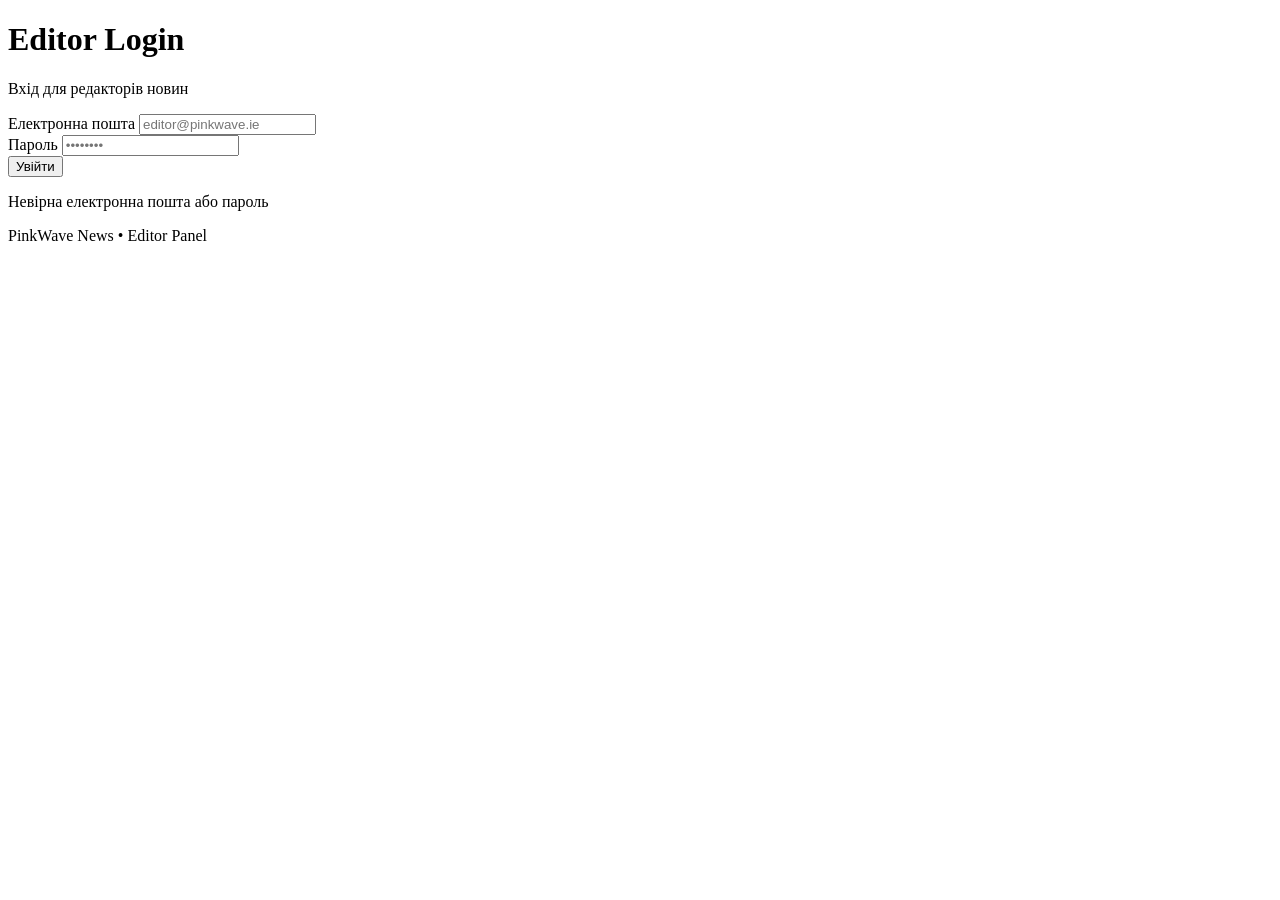
==== authorization.html @ 0fe434f0 "Add files via upload" ====
<!doctype html>
<html lang="uk">
  <head>
    <meta charset="UTF-8" />
    <title>Editor Login</title>
    <meta name="viewport" content="width=device-width, initial-scale=1.0" />
    <link rel="stylesheet" href="/Autorization_blank/authorization.css" />
    <link rel="shortcut icon" href="/img/favicon.png" type="image/x-icon" />
  </head>
  <body>
    <!-- Контейнер для форми авторизації / логіну -->
    <div class="auth-container">
      <h1 class="auth-title">Editor Login</h1>
      <p class="auth-subtitle">Вхід для редакторів новин</p>

      <!-- Форма логіну -->
      <form id="loginForm">
        <div class="form-group">
          <label for="email">Електронна пошта</label>
          <input
            type="email"
            id="email"
            placeholder="editor@pinkwave.ie"
            required
          />
        </div>

        <!-- Поле для введення пароля -->
        <div class="form-group">
          <label for="password">Пароль</label>
          <input
            type="password"
            id="password"
            placeholder="••••••••"
            required
          />
        </div>

        <!-- Кнопка для відправки форми -->
        <button type="submit" class="login-btn">Увійти</button>
      </form>

      <!-- Повідомлення про помилку авторизації -->
      <p id="errorMessage">Невірна електронна пошта або пароль</p>

      <!-- Підвал сторінки з інформацією про панель редактора -->
      <div class="footer-text">PinkWave News • Editor Panel</div>
    </div>

    <!-- Підключення JS скрипта для авторизації -->
    <script src="/Autorization_blank/authorization.js"></script>
  </body>
</html>
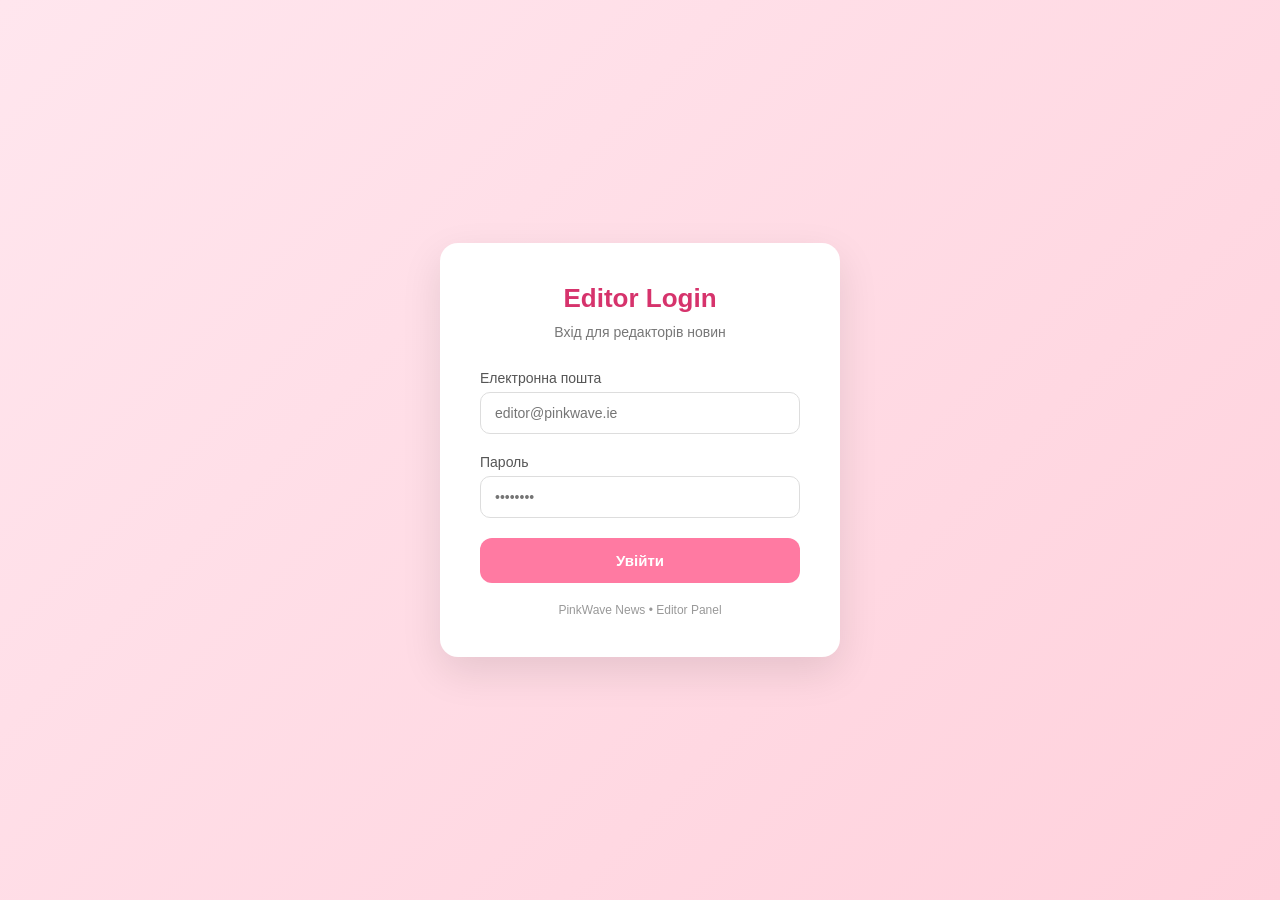
==== commit 46c88bbe: "Update authorization.html" ====
--- a/authorization.html
+++ b/authorization.html
@@ -4,7 +4,7 @@
     <meta charset="UTF-8" />
     <title>Editor Login</title>
     <meta name="viewport" content="width=device-width, initial-scale=1.0" />
-    <link rel="stylesheet" href="/Autorization_blank/authorization.css" />
+    <link rel="stylesheet" href="authorization.css" />
     <link rel="shortcut icon" href="/img/favicon.png" type="image/x-icon" />
   </head>
   <body>
--- a/authorization.css
+++ b/authorization.css
@@ -0,0 +1,128 @@
+/* =========================================
+   Загальні стилі
+   ========================================= */
+
+/* Скидання відступів та паддінгів для всіх елементів */
+* {
+    margin: 0;
+    padding: 0;
+    box-sizing: border-box;
+    font-family: "Segoe UI", Tahoma, sans-serif;
+}
+
+/* Стилі для body */
+body {
+    min-height: 100vh;
+    background: linear-gradient(135deg, #ffe6ee, #ffd1dc);
+    display: flex;
+    align-items: center;
+    justify-content: center;
+}
+
+/* Контейнер форми авторизації */
+.auth-container {
+    background: #ffffff;
+    width: 100%;
+    max-width: 400px;
+    padding: 40px;
+    border-radius: 18px;
+    box-shadow: 0 15px 40px rgba(0, 0, 0, 0.1);
+}
+
+/* Заголовок форми */
+.auth-title {
+    text-align: center;
+    margin-bottom: 10px;
+    color: #d6336c;
+    font-size: 26px;
+    font-weight: 600;
+}
+
+/* Підзаголовок форми */
+.auth-subtitle {
+    text-align: center;
+    margin-bottom: 30px;
+    font-size: 14px;
+    color: #777;
+}
+
+/* Група полів форми */
+.form-group {
+    margin-bottom: 20px;
+}
+
+/* Лейбли полів */
+.form-group label {
+    display: block;
+    margin-bottom: 6px;
+    font-size: 14px;
+    color: #555;
+}
+
+/* Поля вводу */
+.form-group input {
+    width: 100%;
+    padding: 12px 14px;
+    border-radius: 10px;
+    border: 1px solid #ddd;
+    font-size: 14px;
+    outline: none;
+    transition: border 0.3s;
+}
+
+/* Поле вводу в стані фокусу */
+.form-group input:focus {
+    border-color: #ff7aa2;
+}
+
+/* Кнопка логіну */
+.login-btn {
+    width: 100%;
+    padding: 14px;
+    border: none;
+    border-radius: 12px;
+    background: #ff7aa2;
+    color: #fff;
+    font-size: 15px;
+    font-weight: 600;
+    cursor: pointer;
+    transition:
+        background 0.3s,
+        transform 0.1s;
+}
+
+/* Ефект при наведенні */
+.login-btn:hover {
+    background: #ff5f8f;
+}
+
+/* Ефект при натисканні */
+.login-btn:active {
+    transform: scale(0.98);
+}
+
+/* Повідомлення про помилку */
+#errorMessage {
+    display: none;
+    color: #d6336c;
+    font-size: 13px;
+    text-align: center;
+    margin-top: 15px;
+}
+
+/* Підвал форми */
+.footer-text {
+    margin-top: 20px;
+    text-align: center;
+    font-size: 12px;
+    color: #999;
+}
+
+/* =========================================
+   Адаптивні стилі для мобільних пристроїв
+   ========================================= */
+@media (max-width: 480px) {
+    .auth-container {
+        padding: 30px 20px;
+    }
+}
